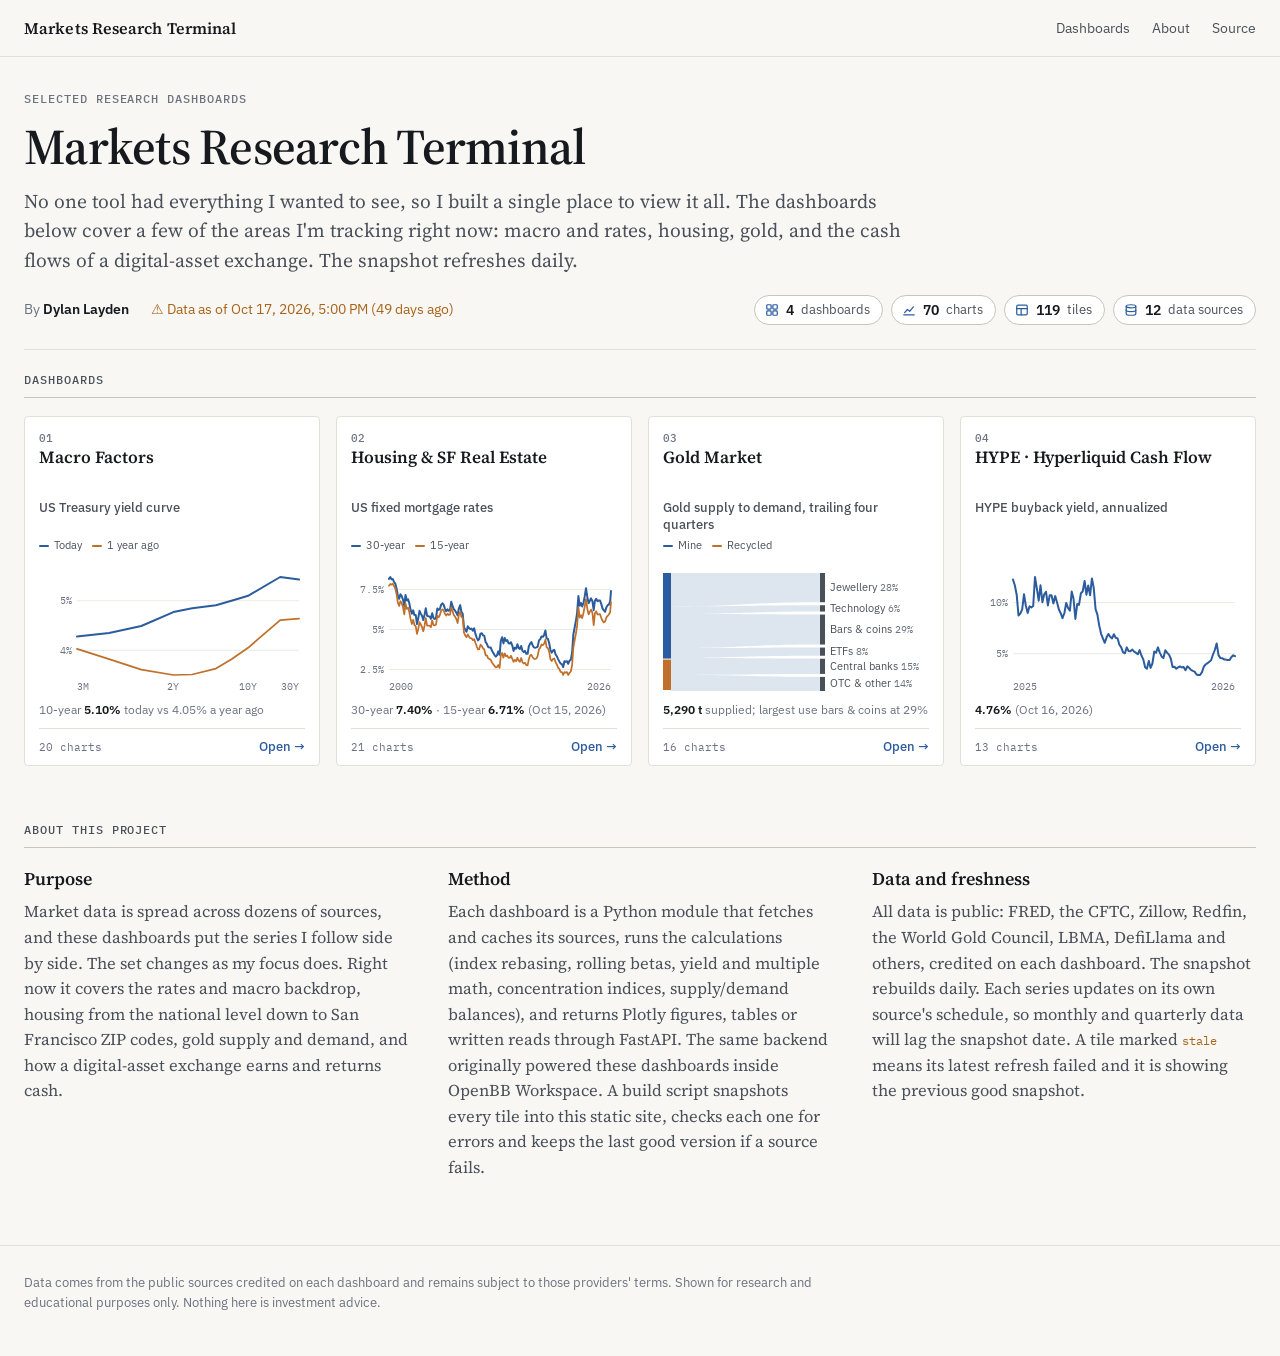
==== index.html @ 4715a6d6 "Snapshot 2026-10-17T19:37Z" ====
<!doctype html>
<html lang="en">
<head>
  <meta charset="utf-8">
  <meta name="viewport" content="width=device-width, initial-scale=1">
  <title>Markets Research Terminal · Dylan Layden</title>
  <meta name="description" content="Research dashboards tracking macro and rates, housing, gold and digital-asset cash flows, built from public data and refreshed daily.">
  <meta property="og:title" content="Markets Research Terminal · Dylan Layden">
  <meta property="og:description" content="A few of the markets I am tracking right now, built from public data and refreshed daily.">
  <meta property="og:type" content="website">
  <meta property="og:url" content="https://dylanlayden.github.io/markets/">
  <meta property="og:image" content="https://dylanlayden.github.io/markets/og.png">
  <meta property="og:image:width" content="1200">
  <meta property="og:image:height" content="630">
  <meta property="og:image:alt" content="Markets Research Terminal: preview charts for each dashboard">
  <meta name="twitter:card" content="summary_large_image">
  <meta name="color-scheme" content="light dark">
  <link rel="preconnect" href="https://fonts.googleapis.com">
  <link rel="preconnect" href="https://fonts.gstatic.com" crossorigin>
  <link rel="stylesheet" href="https://fonts.googleapis.com/css2?family=IBM+Plex+Mono:wght@400;500&family=IBM+Plex+Sans:wght@400;500;600&family=Source+Serif+4:opsz,wght@8..60,400;8..60,600&display=swap">
  <link rel="stylesheet" href="assets/theme.css?v=85ad37cec8">
  <link rel="stylesheet" href="assets/home.css?v=f310c7df99">
</head>
<body>
  <header class="mast">
    <div class="wrap mast-row">
      <a class="mast-name" href="./">Markets Research Terminal</a>
      <nav class="mast-nav">
        <a href="#dashboards">Dashboards</a>
        <a href="#about">About</a>
        <a href="https://github.com/dylanlayden/markets">Source</a>
      </nav>
    </div>
  </header>

  <main class="wrap">
    <section class="hero">
      <p class="eyebrow">Selected research dashboards</p>
      <h1>Markets Research Terminal</h1>
      <p class="deck">No one tool had everything I wanted to see, so I built a single place to view it all. The dashboards below cover a few of the areas I'm tracking right now: macro and rates, housing, gold, and the cash flows of a digital-asset exchange. The snapshot refreshes daily.</p>
      <div class="byline">
        <span>By <b>Dylan Layden</b></span>
        <span id="asof" class="asof"></span>
        <div class="stats" id="stats" aria-label="Site contents"></div>
      </div>
    </section>

    <section id="dashboards" class="section">
      <h2 class="section-label">Dashboards</h2>
      <div class="cards" id="cards"></div>
    </section>

    <section id="about" class="section about">
      <h2 class="section-label">About this project</h2>
      <div class="about-grid">
        <div>
          <h3>Purpose</h3>
          <p>Market data is spread across dozens of sources, and these dashboards put the series I follow side by side. The set changes as my focus does. Right now it covers the rates and macro backdrop, housing from the national level down to San Francisco ZIP codes, gold supply and demand, and how a digital-asset exchange earns and returns cash.</p>
        </div>
        <div>
          <h3>Method</h3>
          <p>Each dashboard is a Python module that fetches and caches its sources, runs the calculations (index rebasing, rolling betas, yield and multiple math, concentration indices, supply/demand balances), and returns Plotly figures, tables or written reads through FastAPI. The same backend originally powered these dashboards inside OpenBB Workspace. A build script snapshots every tile into this static site, checks each one for errors and keeps the last good version if a source fails.</p>
        </div>
        <div>
          <h3>Data and freshness</h3>
          <p>All data is public: FRED, the CFTC, Zillow, Redfin, the World Gold Council, LBMA, DefiLlama and others, credited on each dashboard. The snapshot rebuilds daily. Each series updates on its own source's schedule, so monthly and quarterly data will lag the snapshot date. A tile marked <span class="stale-tag">stale</span> means its latest refresh failed and it is showing the previous good snapshot.</p>
        </div>
      </div>
    </section>
  </main>

  <footer class="foot">
    <div class="wrap">
      <p>Data comes from the public sources credited on each dashboard and remains subject to those providers' terms. Shown for research and educational purposes only. Nothing here is investment advice.</p>
    </div>
  </footer>

  <div class="tip" id="tip" role="tooltip" hidden></div>
  <script src="assets/asof.js?v=2b2047125c"></script>
  <script src="assets/home.js?v=3a1db4edcf"></script>
</body>
</html>
---- assets/theme.css ----
/* Shared by every page: colour tokens (light by default, dark when the visitor's device
   asks for it), type, masthead, footer and tooltip. Page-specific rules live in
   home.css (homepage) and style.css (dashboard pages). */
:root {
  color-scheme: light;
  --bg: #f8f7f3;
  --card: #ffffff;
  --ink: #16191d;
  --ink-2: #4a505a;
  --muted: #6b7280;
  --rule: #e2dfd6;
  --rule-strong: #c9c5b9;
  --link: #2b5c9e;
  --s1: #2b5c9e;
  --s2: #c0702a;
  --s3: #178a70;
  --s4: #8f4ca3;
  --flow: rgba(43, 92, 158, 0.16);
  --flow-on: rgba(43, 92, 158, 0.38);
  --bg-2: #efede6;
  --grid: #ece9e1;
  --warn: #a8641a;
  --serif: "Source Serif 4", Georgia, "Times New Roman", serif;
  --sans: "IBM Plex Sans", -apple-system, BlinkMacSystemFont, "Segoe UI", sans-serif;
  --mono: "IBM Plex Mono", ui-monospace, Menlo, monospace;
}
@media (prefers-color-scheme: dark) {
  :root:not([data-theme="light"]) {
    color-scheme: dark;
    --bg: #111317;
    --card: #181b20;
    --ink: #ebe8e1;
    --ink-2: #b9bcc3;
    --muted: #8d939d;
    --rule: #2a2e35;
    --rule-strong: #3a3f48;
    --link: #7aa5dc;
    --s1: #4a86d4;
    --s2: #c97a2e;
    --s3: #2f9c86;
    --s4: #a070c0;
    --flow: rgba(122, 165, 220, 0.18);
    --flow-on: rgba(122, 165, 220, 0.42);
    --bg-2: #1d2026;
    --grid: #23272e;
    --warn: #e0a84a;
  }
}
:root[data-theme="dark"] {
  color-scheme: dark;
  --bg: #111317; --card: #181b20; --ink: #ebe8e1; --ink-2: #b9bcc3; --muted: #8d939d;
  --rule: #2a2e35; --rule-strong: #3a3f48; --link: #7aa5dc; --s1: #4a86d4; --s2: #c97a2e; --s3: #2f9c86; --s4: #a070c0;
  --flow: rgba(122, 165, 220, 0.18); --flow-on: rgba(122, 165, 220, 0.42);
  --bg-2: #1d2026; --grid: #23272e; --warn: #e0a84a;
}

* { box-sizing: border-box; }
html { scroll-behavior: smooth; }
body { margin: 0; background: var(--bg); color: var(--ink); font: 15px/1.6 var(--sans); -webkit-font-smoothing: antialiased; }
a { color: var(--link); text-decoration: none; }
a:hover { text-decoration: underline; text-underline-offset: 3px; }
.wrap { max-width: 1360px; margin: 0 auto; padding: 0 24px; }

/* ---------- masthead ---------- */
.mast { border-bottom: 1px solid var(--rule); background: var(--bg); position: sticky; top: 0; z-index: 5; }
.mast-row { display: flex; align-items: center; gap: 20px; height: 56px; }
.mast-name { font: 600 16px var(--serif); color: var(--ink); letter-spacing: 0.1px; }
.mast-name:hover { text-decoration: none; }
.mast-nav { margin-left: auto; display: flex; gap: 22px; font-size: 14px; }
.mast-nav a { color: var(--ink-2); }
.mast-nav a:hover { color: var(--ink); }
.asof.old { color: var(--warn); }
.asof.old::before { content: "⚠ "; }

.section-label {
  margin: 0 0 18px; padding-bottom: 10px; border-bottom: 1px solid var(--rule-strong);
  font: 500 12px var(--mono); letter-spacing: 0.08em; text-transform: uppercase; color: var(--ink-2);
}

.tip {
  position: fixed; z-index: 20; pointer-events: none; padding: 7px 10px; border-radius: 4px;
  background: var(--card); border: 1px solid var(--rule-strong); box-shadow: 0 6px 20px -8px rgba(0,0,0,.3);
  font-size: 12px; color: var(--ink); white-space: nowrap;
}
.tip .d { font: 11px var(--mono); color: var(--muted); margin-bottom: 3px; }
.tip .r { display: flex; align-items: center; gap: 8px; }
.tip .r i { width: 10px; height: 2px; border-radius: 1px; }
.tip .r b { margin-left: auto; padding-left: 12px; font: 500 12px var(--mono); }

.stale-tag { color: var(--warn); font: 12px var(--mono); }

/* ---------- footer ---------- */
.foot { margin-top: 56px; padding: 26px 0 44px; border-top: 1px solid var(--rule); color: var(--muted); font-size: 12.5px; }
.foot p { margin: 0; max-width: 820px; }

@media (max-width: 640px) {
  .wrap { padding: 0 16px; }
  .mast-nav { gap: 14px; font-size: 13px; }
  .mast-name { font-size: 15px; }
}
@media (max-width: 400px) {
  .mast-nav a[href*="github"] { display: none; }
}
---- assets/home.css ----
/* Homepage. Shared tokens, masthead and footer are in theme.css. */
/* ---------- hero ---------- */
.hero { padding: 34px 0 24px; border-bottom: 1px solid var(--rule); }
.eyebrow { margin: 0 0 14px; font: 500 12px var(--mono); letter-spacing: 0.08em; text-transform: uppercase; color: var(--muted); }
.hero h1 { margin: 0 0 14px; font: 600 clamp(34px, 4.4vw, 50px)/1.06 var(--serif); letter-spacing: -0.015em; }
.deck { margin: 0; max-width: 900px; font: 400 clamp(17px, 1.7vw, 19.5px)/1.5 var(--serif); color: var(--ink-2); }
.byline { display: flex; flex-wrap: wrap; gap: 6px 22px; margin-top: 20px; font-size: 13.5px; color: var(--muted); }
.byline { align-items: center; }
.byline b { color: var(--ink); font-weight: 600; }
.stats { display: flex; flex-wrap: wrap; gap: 8px; margin-left: auto; }
.stat {
  display: inline-flex; align-items: center; gap: 7px; padding: 5px 12px 5px 10px;
  border: 1px solid var(--rule-strong); border-radius: 999px; background: var(--card);
  color: var(--ink-2); font-size: 13px; line-height: 1;
}
a.stat:hover { border-color: var(--link); color: var(--ink); text-decoration: none; }
.stat svg { width: 14px; height: 14px; fill: none; stroke: var(--link); stroke-width: 1.4; stroke-linecap: round; stroke-linejoin: round; }
.stat b { display: inline-block; text-align: right; font: 600 13.5px var(--sans); color: var(--ink); font-variant-numeric: tabular-nums; }

/* ---------- sections ---------- */
.section { padding: 22px 0 8px; }
.about { padding-top: 48px; }

/* ---------- dashboard cards: one row ---------- */
.cards { display: grid; grid-template-columns: repeat(4, minmax(0, 1fr)); gap: 16px; }
.card {
  display: flex; flex-direction: column; min-width: 0; background: var(--card);
  border: 1px solid var(--rule); border-radius: 4px; padding: 14px 14px 10px;
  transition: border-color .15s, box-shadow .15s;
}
.card:hover { border-color: var(--rule-strong); box-shadow: 0 1px 0 var(--rule), 0 8px 24px -16px rgba(0,0,0,.25); }
.card-num { font: 500 11px var(--mono); color: var(--muted); margin-bottom: 2px; }
.card h3 { margin: 0 0 10px; font: 600 17px/1.25 var(--serif); min-height: 2.5em; }
.card h3 a { color: var(--ink); }
.card-blurb { margin: 0 0 12px; color: var(--ink-2); font-size: 13.5px; }

.fig { margin: 0 0 10px; display: flex; flex-direction: column; flex: 1; }
.fig-title { font-size: 12.5px; font-weight: 500; color: var(--ink-2); line-height: 1.35; min-height: 2.7em; }
.fig-legend { display: flex; flex-wrap: wrap; gap: 2px 10px; margin: 4px 0 4px; font-size: 11px; color: var(--ink-2); min-height: 30px; align-content: flex-start; }
.fig-legend i { display: inline-block; width: 10px; height: 2px; border-radius: 1px; vertical-align: middle; margin-right: 5px; }
.chart { position: relative; height: 122px; cursor: crosshair; }
.chart svg { display: block; width: 100%; height: 100%; overflow: visible; }
.chart .gl { stroke: var(--grid); stroke-width: 1; }
.chart .zero { stroke: var(--rule-strong); stroke-width: 1; }
.chart .ax { fill: var(--muted); font: 10px var(--mono); }
.chart .ln { fill: none; stroke-width: 2; stroke-linejoin: round; stroke-linecap: round; }
.chart .ln2 { stroke-width: 1.75; }
.chart .xh { stroke: var(--ink-2); stroke-width: 1; stroke-dasharray: 2 3; }
.chart .dot { stroke: var(--card); stroke-width: 2; }
.chart .flow { fill: var(--flow); transition: fill .1s; }
.chart .flow.on { fill: var(--flow-on); }
.chart .node { fill: var(--ink-2); }
.chart .fl { fill: var(--ink-2); font: 10.5px var(--sans); }
.chart .fl-v { fill: var(--muted); font: 10px var(--mono); }
.chart.is-flow { cursor: default; }
.fig-latest { margin: 8px 0 0; font-size: 12px; line-height: 1.45; color: var(--muted); }
.fig-latest b { color: var(--ink); font-weight: 600; }

.card-foot {
  margin-top: auto; display: flex; align-items: center; padding-top: 9px; border-top: 1px solid var(--rule);
  font: 11px var(--mono); color: var(--muted);
}
.card-foot a { margin-left: auto; font: 500 13px var(--sans); }

/* narrower screens: the row scrolls sideways instead of wrapping */
@media (max-width: 960px) {
  .cards {
    display: flex; overflow-x: auto; scroll-snap-type: x mandatory; gap: 12px;
    margin: 0 -24px; padding: 0 24px 10px; scroll-padding: 0 24px;
  }
  .card { flex: 0 0 250px; scroll-snap-align: start; }
}


/* ---------- about ---------- */
.about-grid { display: grid; grid-template-columns: repeat(auto-fit, minmax(300px, 1fr)); gap: 24px 40px; }
.about h3 { margin: 0 0 8px; font: 600 18px var(--serif); }
.about p { margin: 0; color: var(--ink-2); font: 400 16.5px/1.55 var(--serif); }  /* matches the intro deck */


@media (max-width: 640px) {
  .cards { margin: 0 -16px; padding: 0 16px 10px; scroll-padding: 0 16px; }
  .card { flex-basis: 78vw; max-width: 290px; }
  .hero { padding: 32px 0 24px; }
}
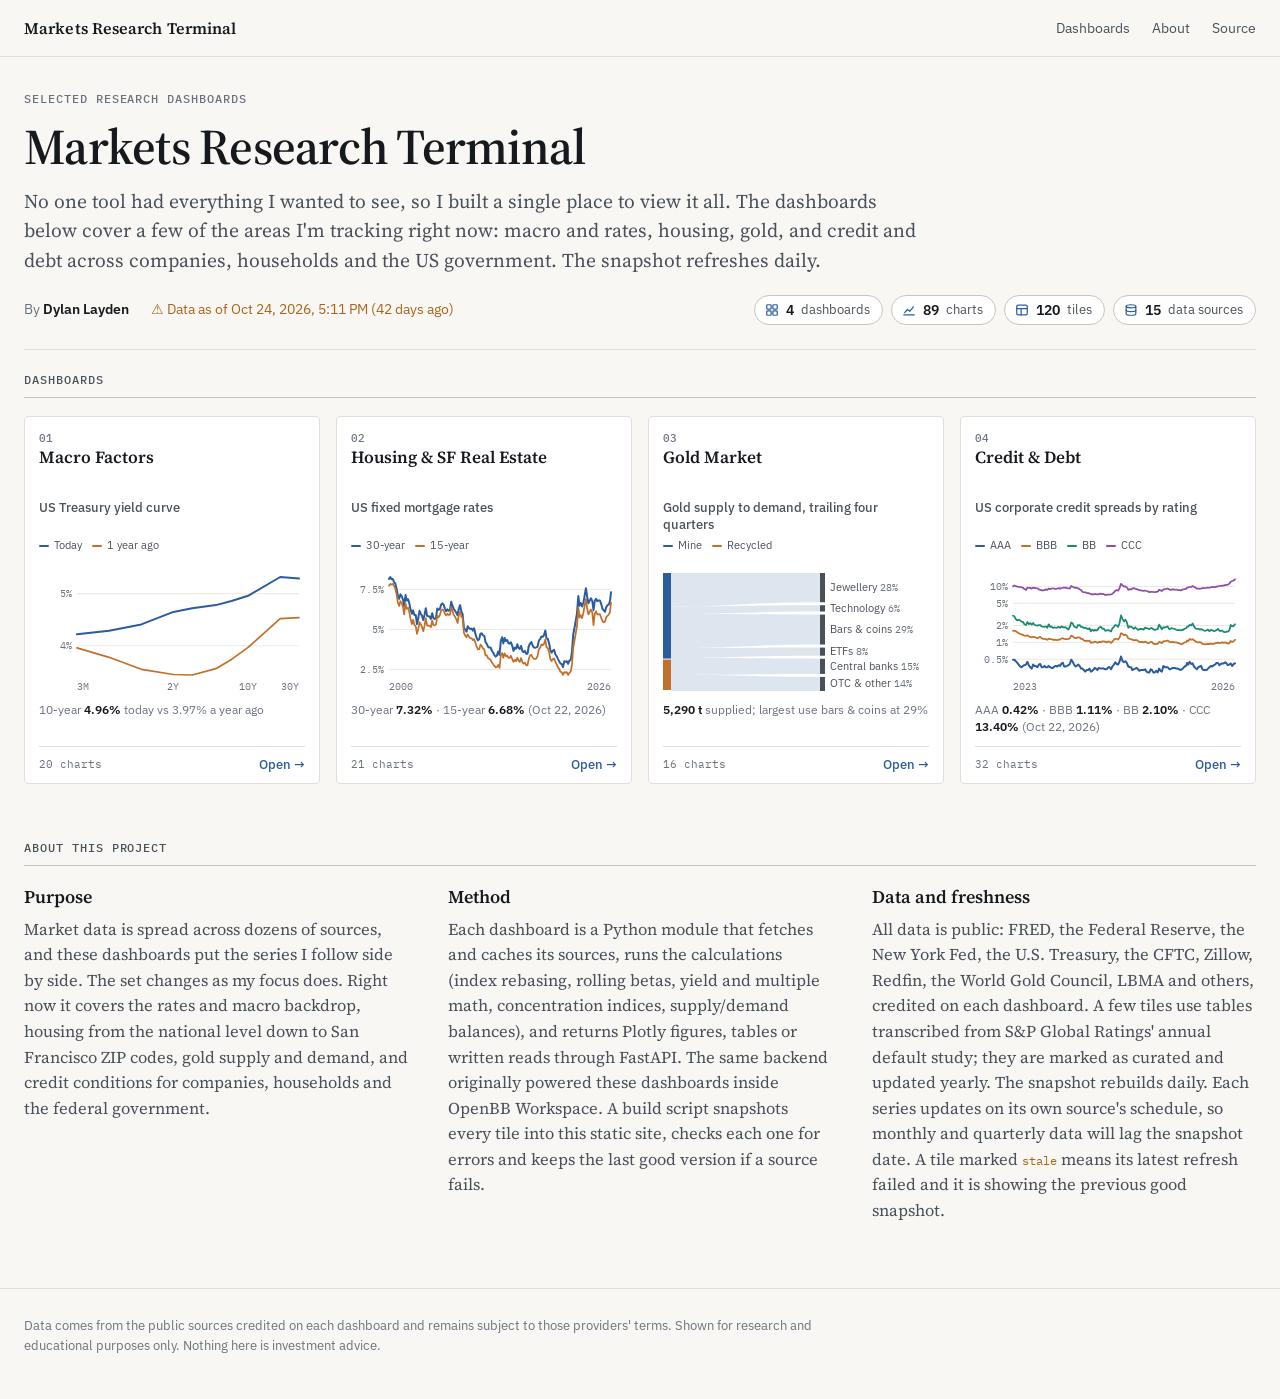
==== commit d1cae75a: "Snapshot 2026-10-24T18:09Z" ====
--- a/index.html
+++ b/index.html
@@ -4,12 +4,12 @@
   <meta charset="utf-8">
   <meta name="viewport" content="width=device-width, initial-scale=1">
   <title>Markets Research Terminal · Dylan Layden</title>
-  <meta name="description" content="Research dashboards tracking macro and rates, housing, gold and digital-asset cash flows, built from public data and refreshed daily.">
+  <meta name="description" content="Research dashboards tracking macro and rates, housing, gold, and credit and debt, built from public data and refreshed daily.">
   <meta property="og:title" content="Markets Research Terminal · Dylan Layden">
-  <meta property="og:description" content="A few of the markets I am tracking right now, built from public data and refreshed daily.">
+  <meta property="og:description" content="Research dashboards on the markets I am tracking right now: macro and rates, housing, gold, and credit and debt. Built from public data and refreshed daily.">
   <meta property="og:type" content="website">
   <meta property="og:url" content="https://dylanlayden.github.io/markets/">
-  <meta property="og:image" content="https://dylanlayden.github.io/markets/og.png">
+  <meta property="og:image" content="https://dylanlayden.github.io/markets/og.png?v=b5e4d55d7e">
   <meta property="og:image:width" content="1200">
   <meta property="og:image:height" content="630">
   <meta property="og:image:alt" content="Markets Research Terminal: preview charts for each dashboard">
@@ -19,7 +19,7 @@
   <link rel="preconnect" href="https://fonts.gstatic.com" crossorigin>
   <link rel="stylesheet" href="https://fonts.googleapis.com/css2?family=IBM+Plex+Mono:wght@400;500&family=IBM+Plex+Sans:wght@400;500;600&family=Source+Serif+4:opsz,wght@8..60,400;8..60,600&display=swap">
   <link rel="stylesheet" href="assets/theme.css?v=85ad37cec8">
-  <link rel="stylesheet" href="assets/home.css?v=f310c7df99">
+  <link rel="stylesheet" href="assets/home.css?v=0b7a653d9b">
 </head>
 <body>
   <header class="mast">
@@ -37,7 +37,7 @@
     <section class="hero">
       <p class="eyebrow">Selected research dashboards</p>
       <h1>Markets Research Terminal</h1>
-      <p class="deck">No one tool had everything I wanted to see, so I built a single place to view it all. The dashboards below cover a few of the areas I'm tracking right now: macro and rates, housing, gold, and the cash flows of a digital-asset exchange. The snapshot refreshes daily.</p>
+      <p class="deck">No one tool had everything I wanted to see, so I built a single place to view it all. The dashboards below cover a few of the areas I'm tracking right now: macro and rates, housing, gold, and credit and debt across companies, households and the US government. The snapshot refreshes daily.</p>
       <div class="byline">
         <span>By <b>Dylan Layden</b></span>
         <span id="asof" class="asof"></span>
@@ -55,7 +55,7 @@
       <div class="about-grid">
         <div>
           <h3>Purpose</h3>
-          <p>Market data is spread across dozens of sources, and these dashboards put the series I follow side by side. The set changes as my focus does. Right now it covers the rates and macro backdrop, housing from the national level down to San Francisco ZIP codes, gold supply and demand, and how a digital-asset exchange earns and returns cash.</p>
+          <p>Market data is spread across dozens of sources, and these dashboards put the series I follow side by side. The set changes as my focus does. Right now it covers the rates and macro backdrop, housing from the national level down to San Francisco ZIP codes, gold supply and demand, and credit conditions for companies, households and the federal government.</p>
         </div>
         <div>
           <h3>Method</h3>
@@ -63,7 +63,7 @@
         </div>
         <div>
           <h3>Data and freshness</h3>
-          <p>All data is public: FRED, the CFTC, Zillow, Redfin, the World Gold Council, LBMA, DefiLlama and others, credited on each dashboard. The snapshot rebuilds daily. Each series updates on its own source's schedule, so monthly and quarterly data will lag the snapshot date. A tile marked <span class="stale-tag">stale</span> means its latest refresh failed and it is showing the previous good snapshot.</p>
+          <p>All data is public: FRED, the Federal Reserve, the New York Fed, the U.S. Treasury, the CFTC, Zillow, Redfin, the World Gold Council, LBMA and others, credited on each dashboard. A few tiles use tables transcribed from S&P Global Ratings' annual default study; they are marked as curated and updated yearly. The snapshot rebuilds daily. Each series updates on its own source's schedule, so monthly and quarterly data will lag the snapshot date. A tile marked <span class="stale-tag">stale</span> means its latest refresh failed and it is showing the previous good snapshot.</p>
         </div>
       </div>
     </section>
@@ -77,6 +77,6 @@
 
   <div class="tip" id="tip" role="tooltip" hidden></div>
   <script src="assets/asof.js?v=2b2047125c"></script>
-  <script src="assets/home.js?v=3a1db4edcf"></script>
+  <script src="assets/home.js?v=2444569073"></script>
 </body>
 </html>
--- a/assets/home.css
+++ b/assets/home.css
@@ -62,13 +62,10 @@
 }
 .card-foot a { margin-left: auto; font: 500 13px var(--sans); }
 
-/* narrower screens: the row scrolls sideways instead of wrapping */
+/* narrower screens: two columns on tablets, one stacked column on phones (no sideways swiping) */
 @media (max-width: 960px) {
-  .cards {
-    display: flex; overflow-x: auto; scroll-snap-type: x mandatory; gap: 12px;
-    margin: 0 -24px; padding: 0 24px 10px; scroll-padding: 0 24px;
-  }
-  .card { flex: 0 0 250px; scroll-snap-align: start; }
+  .cards { grid-template-columns: repeat(2, minmax(0, 1fr)); gap: 12px; }
+  .card h3 { min-height: 0; }
 }
 
 
@@ -79,7 +76,32 @@
 
 
 @media (max-width: 640px) {
-  .cards { margin: 0 -16px; padding: 0 16px 10px; scroll-padding: 0 16px; }
-  .card { flex-basis: 78vw; max-width: 290px; }
+  .cards { grid-template-columns: 1fr; }
+  .chart { height: 170px; }
   .hero { padding: 32px 0 24px; }
 }
+
+/* link-preview capture: build_site.py screenshots /?og at 1200x630 (2x) for og.png.
+   Title over the four cards in a 2x2 grid, sized to read at LinkedIn's thumbnail size. */
+.og .mast, .og #dashboards .section-label, .og #about, .og .foot,
+.og .eyebrow, .og .deck, .og .byline, .og .card-num, .og .card-foot, .og .fig-latest { display: none; }
+.og main.wrap { padding-top: 22px; }
+.og .hero { padding: 0; margin-top: 0; }
+.og .hero h1 { margin-bottom: 10px; font-size: 36px; }
+.og #dashboards { margin-top: 0; padding-top: 12px; }
+.og .cards { grid-template-columns: repeat(2, minmax(0, 1fr)); gap: 10px; }
+.og .card { padding: 10px 14px 8px; }
+.og .card h3 { min-height: 0; margin: 0 0 2px; font-size: 19px; }
+.og .fig-legend { min-height: 0; margin: 2px 0 4px; }
+.og .chart { height: 150px; }
+
+/* ?og=N: one dashboard card fills the preview */
+[data-solo] .hero h1 { font-size: 40px; margin-bottom: 12px; }
+[data-solo] .cards { grid-template-columns: 1fr; }
+[data-solo="1"] .card:not(:nth-child(1)), [data-solo="2"] .card:not(:nth-child(2)),
+[data-solo="3"] .card:not(:nth-child(3)), [data-solo="4"] .card:not(:nth-child(4)) { display: none; }
+[data-solo] .card { padding: 14px 22px 10px; }
+[data-solo] .card h3 { font-size: 26px; }
+[data-solo] .fig-title { font-size: 17px; }
+[data-solo] .fig-legend { font-size: 15px; margin: 6px 0 8px; }
+[data-solo] .chart { height: 372px; }
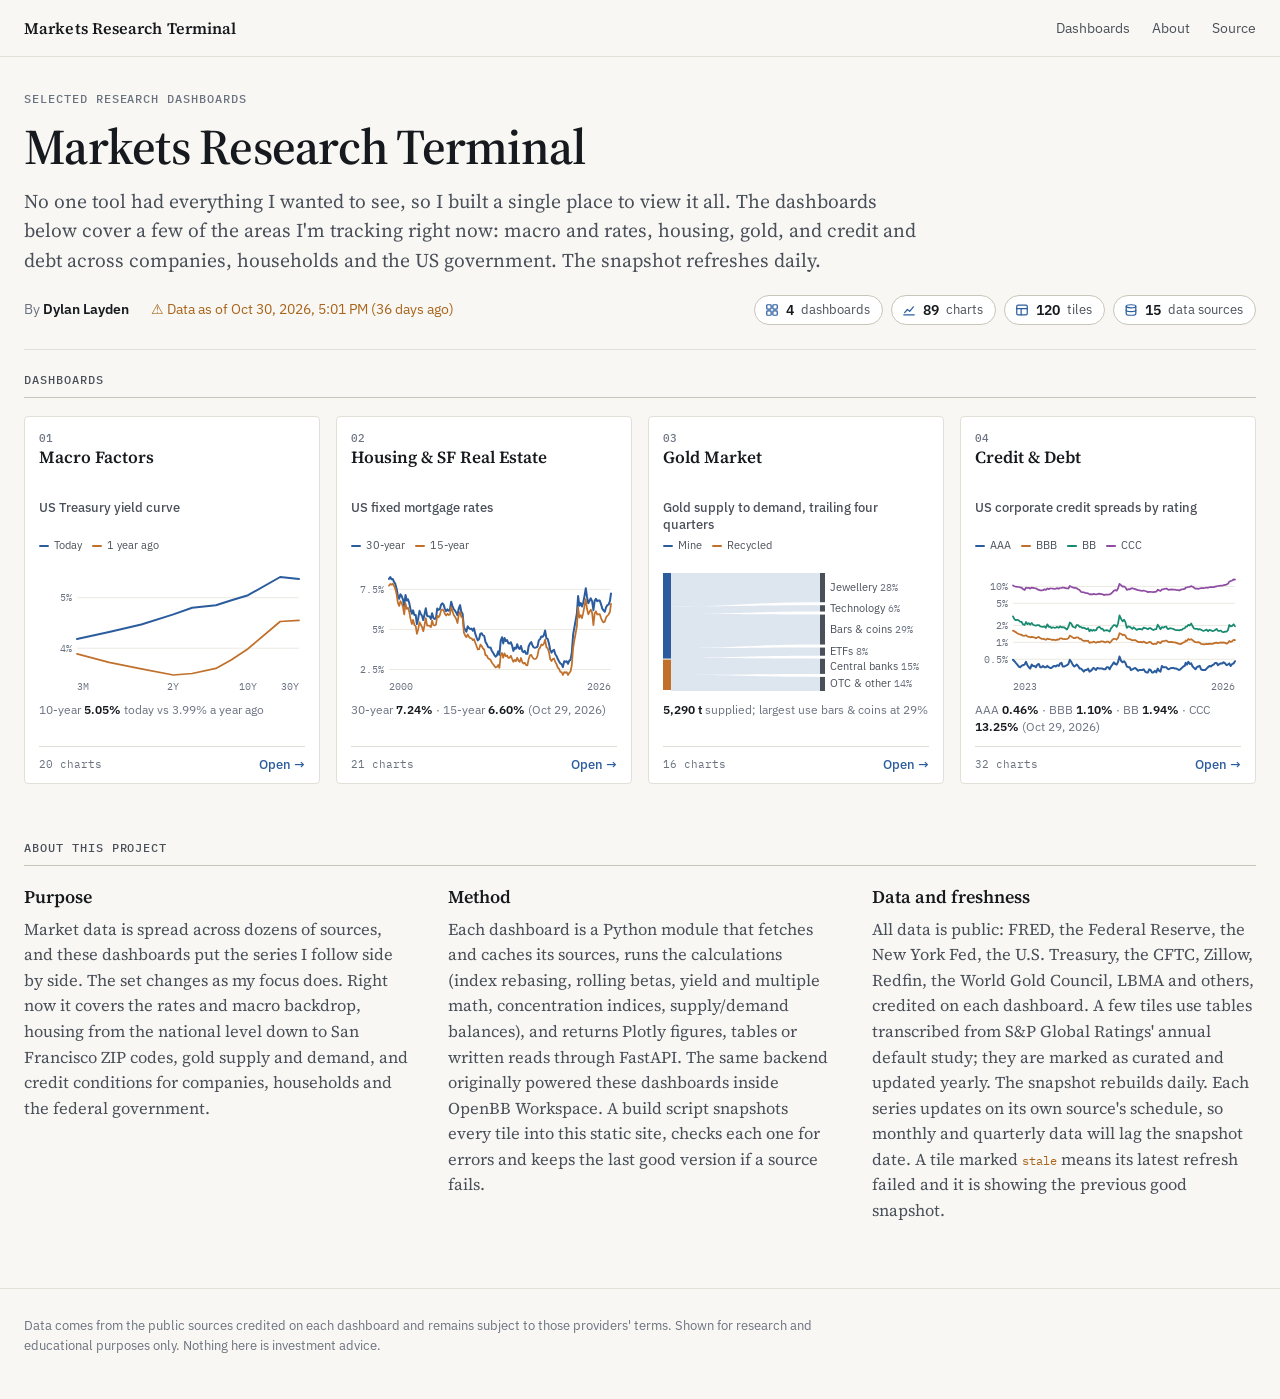
==== commit 2de8123c: "Snapshot 2026-10-30T17:43Z" ====
--- a/index.html
+++ b/index.html
@@ -9,7 +9,7 @@
   <meta property="og:description" content="Research dashboards on the markets I am tracking right now: macro and rates, housing, gold, and credit and debt. Built from public data and refreshed daily.">
   <meta property="og:type" content="website">
   <meta property="og:url" content="https://dylanlayden.github.io/markets/">
-  <meta property="og:image" content="https://dylanlayden.github.io/markets/og.png?v=b5e4d55d7e">
+  <meta property="og:image" content="https://dylanlayden.github.io/markets/og.png?v=809ee246ce">
   <meta property="og:image:width" content="1200">
   <meta property="og:image:height" content="630">
   <meta property="og:image:alt" content="Markets Research Terminal: preview charts for each dashboard">
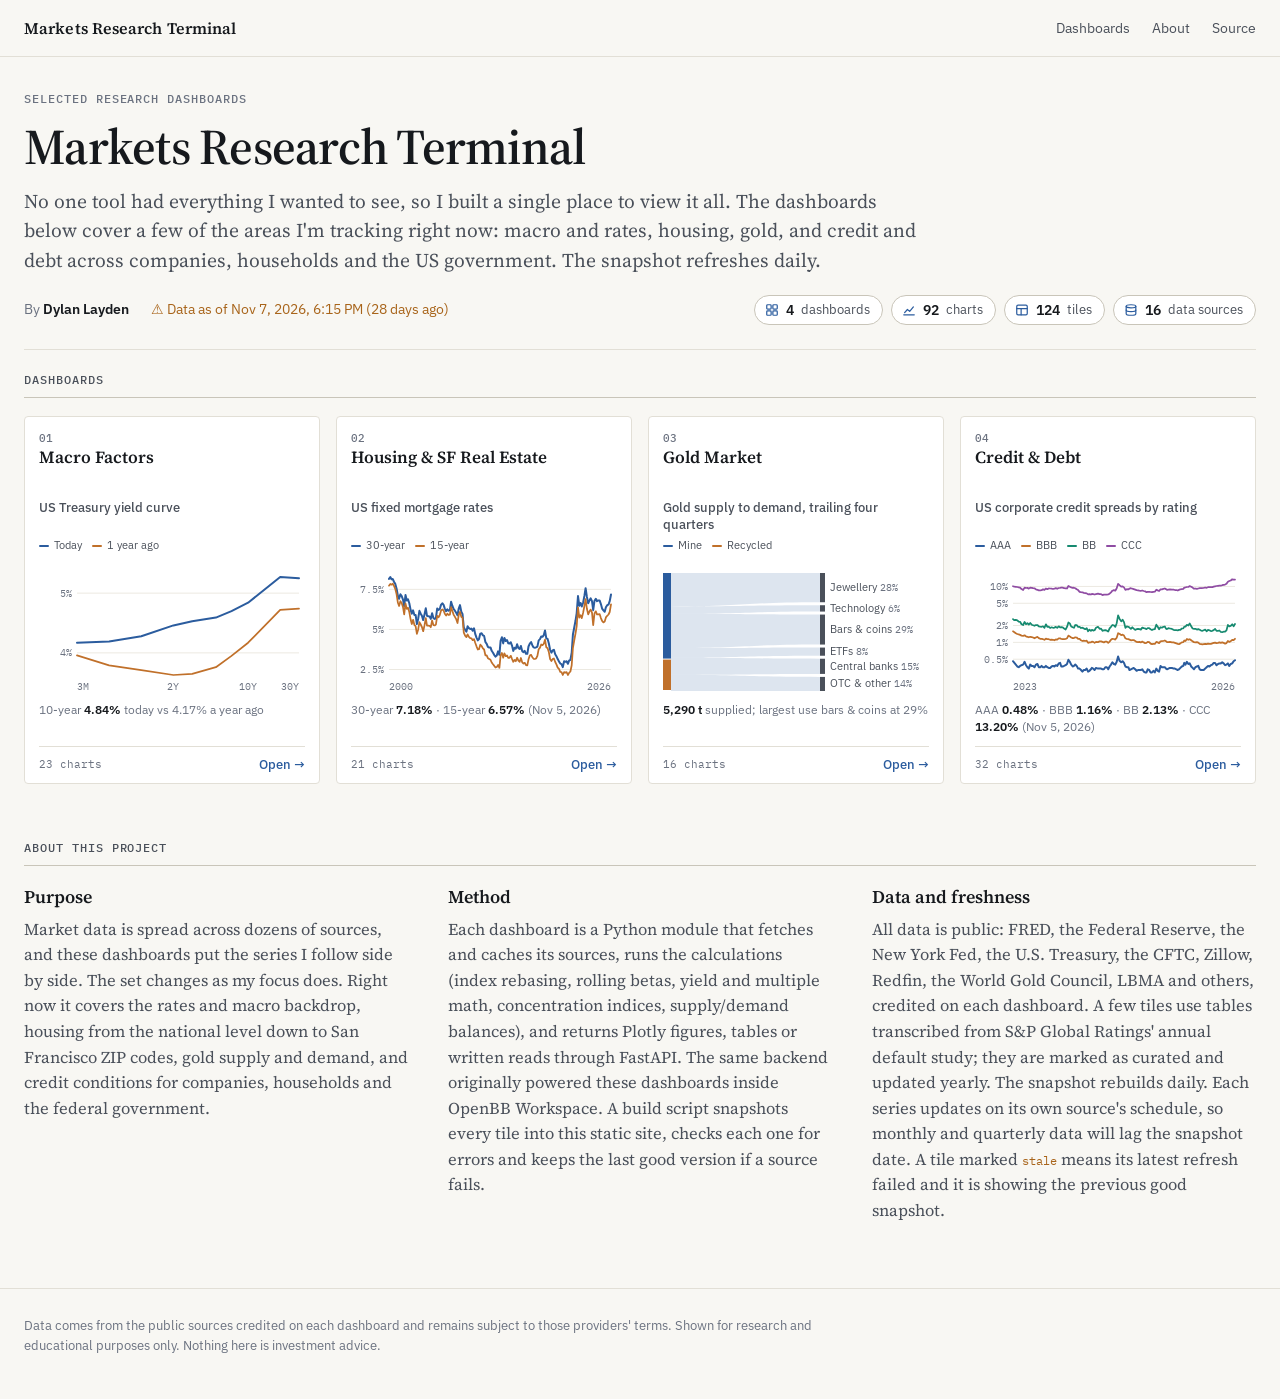
==== commit 9f93fa67: "Snapshot 2026-11-07T19:05Z" ====
--- a/index.html
+++ b/index.html
@@ -9,7 +9,7 @@
   <meta property="og:description" content="Research dashboards on the markets I am tracking right now: macro and rates, housing, gold, and credit and debt. Built from public data and refreshed daily.">
   <meta property="og:type" content="website">
   <meta property="og:url" content="https://dylanlayden.github.io/markets/">
-  <meta property="og:image" content="https://dylanlayden.github.io/markets/og.png?v=809ee246ce">
+  <meta property="og:image" content="https://dylanlayden.github.io/markets/og.png?v=f36fcbac0f">
   <meta property="og:image:width" content="1200">
   <meta property="og:image:height" content="630">
   <meta property="og:image:alt" content="Markets Research Terminal: preview charts for each dashboard">
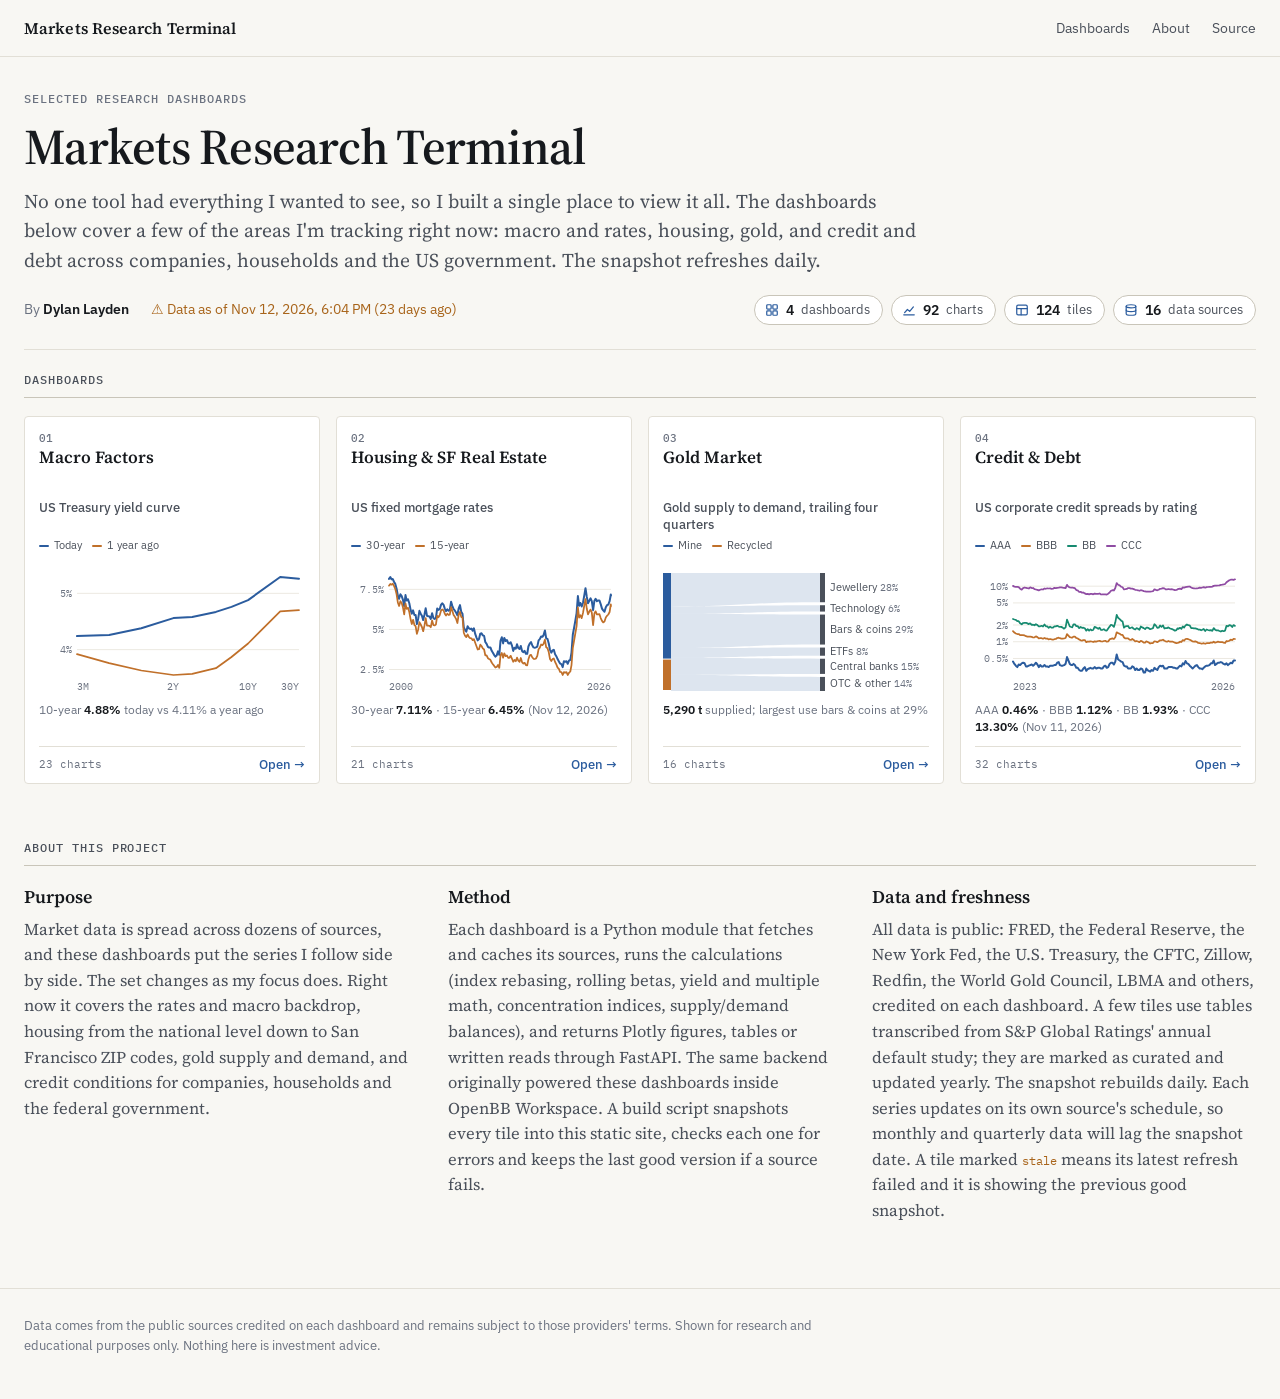
==== commit 44960bbf: "Snapshot 2026-11-12T23:31Z" ====
--- a/index.html
+++ b/index.html
@@ -9,7 +9,7 @@
   <meta property="og:description" content="Research dashboards on the markets I am tracking right now: macro and rates, housing, gold, and credit and debt. Built from public data and refreshed daily.">
   <meta property="og:type" content="website">
   <meta property="og:url" content="https://dylanlayden.github.io/markets/">
-  <meta property="og:image" content="https://dylanlayden.github.io/markets/og.png?v=f36fcbac0f">
+  <meta property="og:image" content="https://dylanlayden.github.io/markets/og.png?v=293714847d">
   <meta property="og:image:width" content="1200">
   <meta property="og:image:height" content="630">
   <meta property="og:image:alt" content="Markets Research Terminal: preview charts for each dashboard">
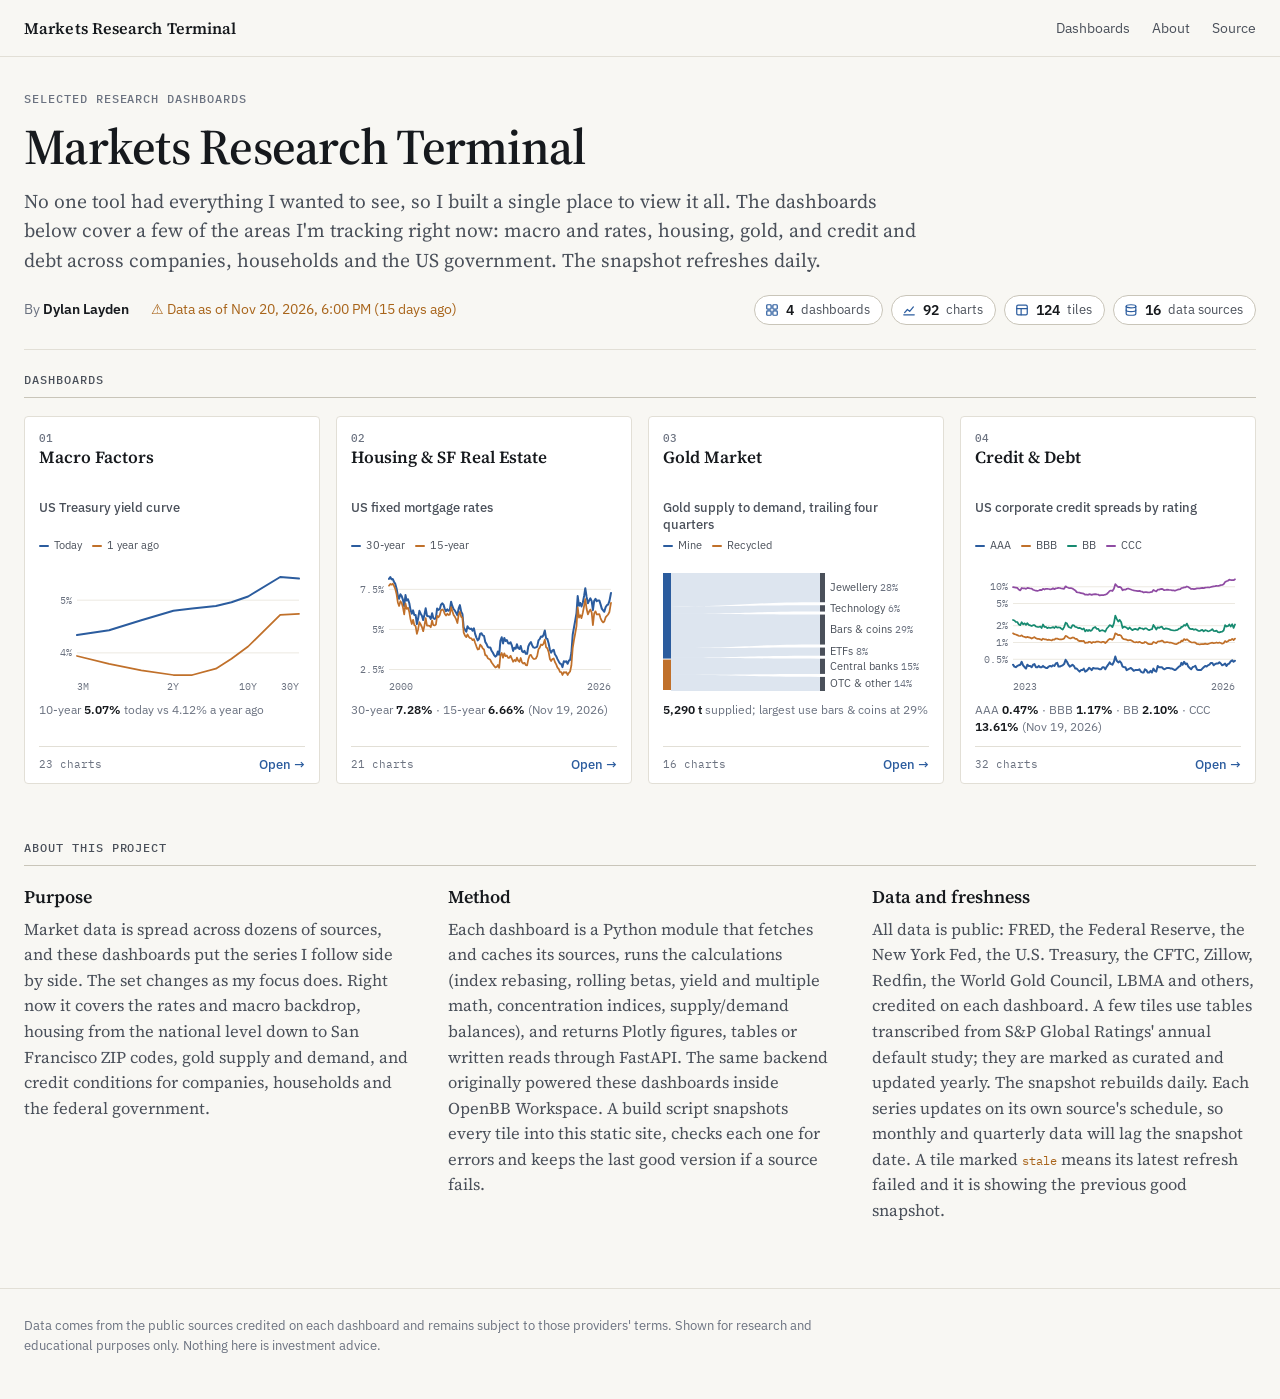
==== commit 4f2d5424: "Snapshot 2026-11-20T18:03Z" ====
--- a/index.html
+++ b/index.html
@@ -9,7 +9,7 @@
   <meta property="og:description" content="Research dashboards on the markets I am tracking right now: macro and rates, housing, gold, and credit and debt. Built from public data and refreshed daily.">
   <meta property="og:type" content="website">
   <meta property="og:url" content="https://dylanlayden.github.io/markets/">
-  <meta property="og:image" content="https://dylanlayden.github.io/markets/og.png?v=293714847d">
+  <meta property="og:image" content="https://dylanlayden.github.io/markets/og.png?v=573d230a85">
   <meta property="og:image:width" content="1200">
   <meta property="og:image:height" content="630">
   <meta property="og:image:alt" content="Markets Research Terminal: preview charts for each dashboard">
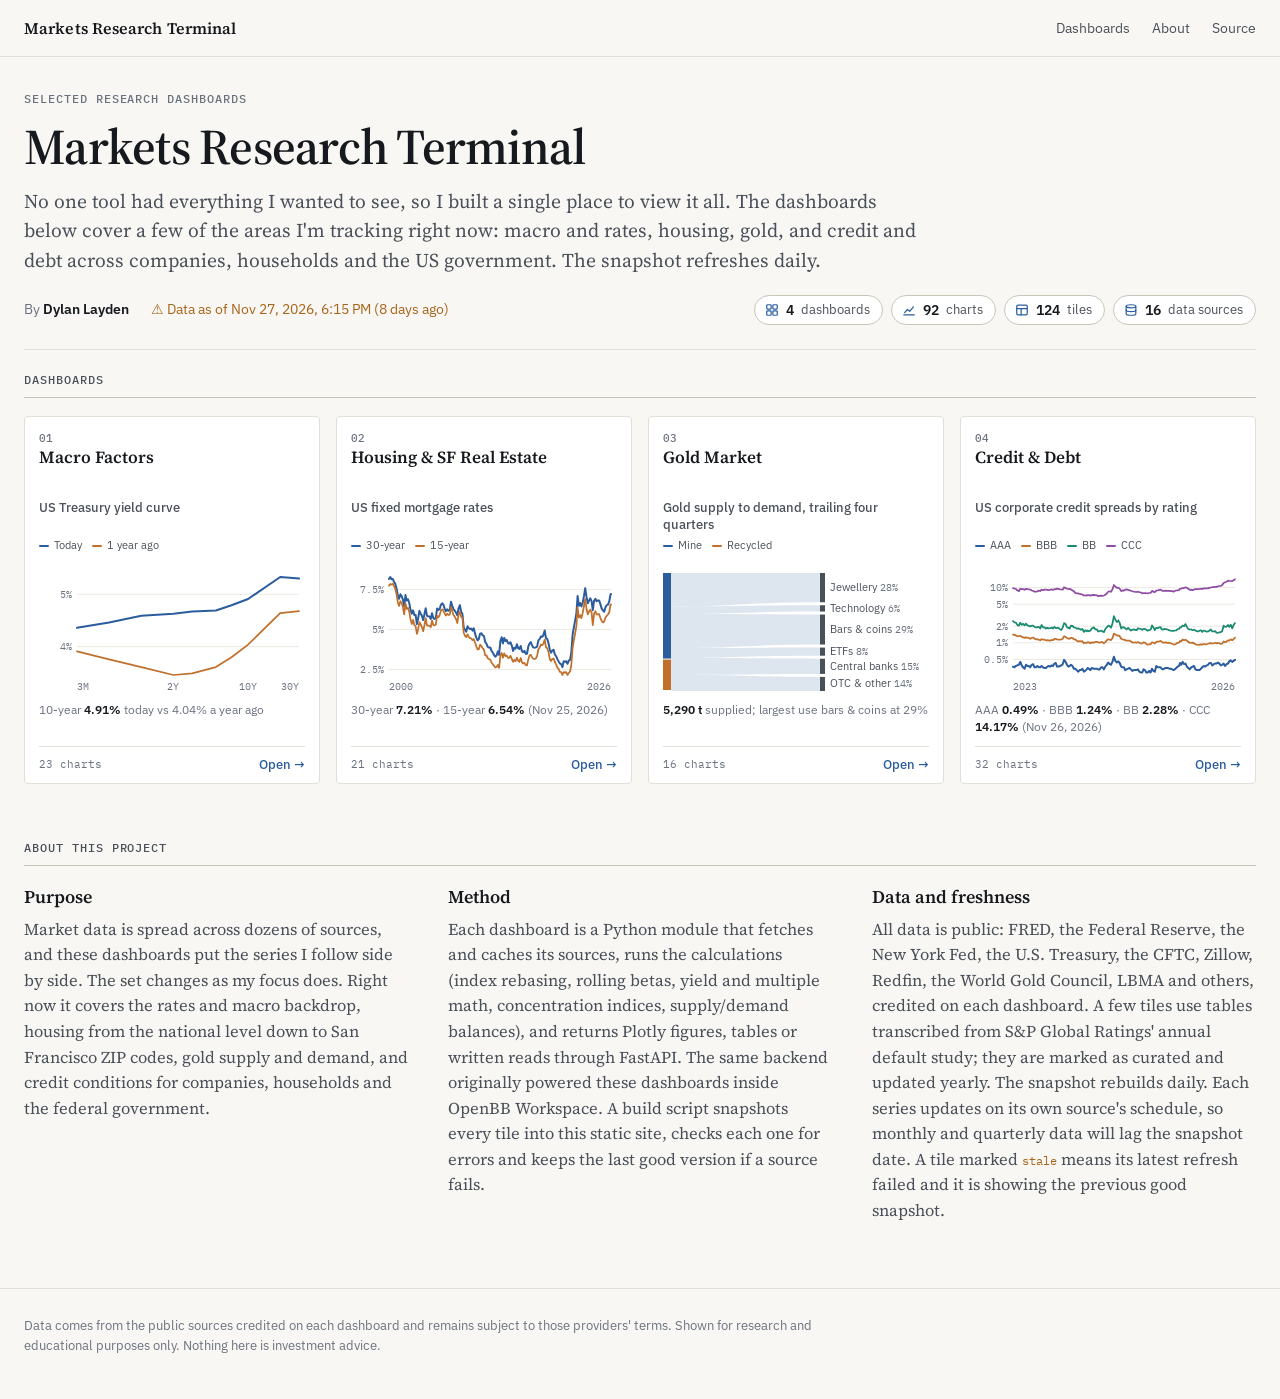
==== commit 12fe8f08: "Snapshot 2026-11-27T18:18Z" ====
--- a/index.html
+++ b/index.html
@@ -9,7 +9,7 @@
   <meta property="og:description" content="Research dashboards on the markets I am tracking right now: macro and rates, housing, gold, and credit and debt. Built from public data and refreshed daily.">
   <meta property="og:type" content="website">
   <meta property="og:url" content="https://dylanlayden.github.io/markets/">
-  <meta property="og:image" content="https://dylanlayden.github.io/markets/og.png?v=573d230a85">
+  <meta property="og:image" content="https://dylanlayden.github.io/markets/og.png?v=f38352de5e">
   <meta property="og:image:width" content="1200">
   <meta property="og:image:height" content="630">
   <meta property="og:image:alt" content="Markets Research Terminal: preview charts for each dashboard">
